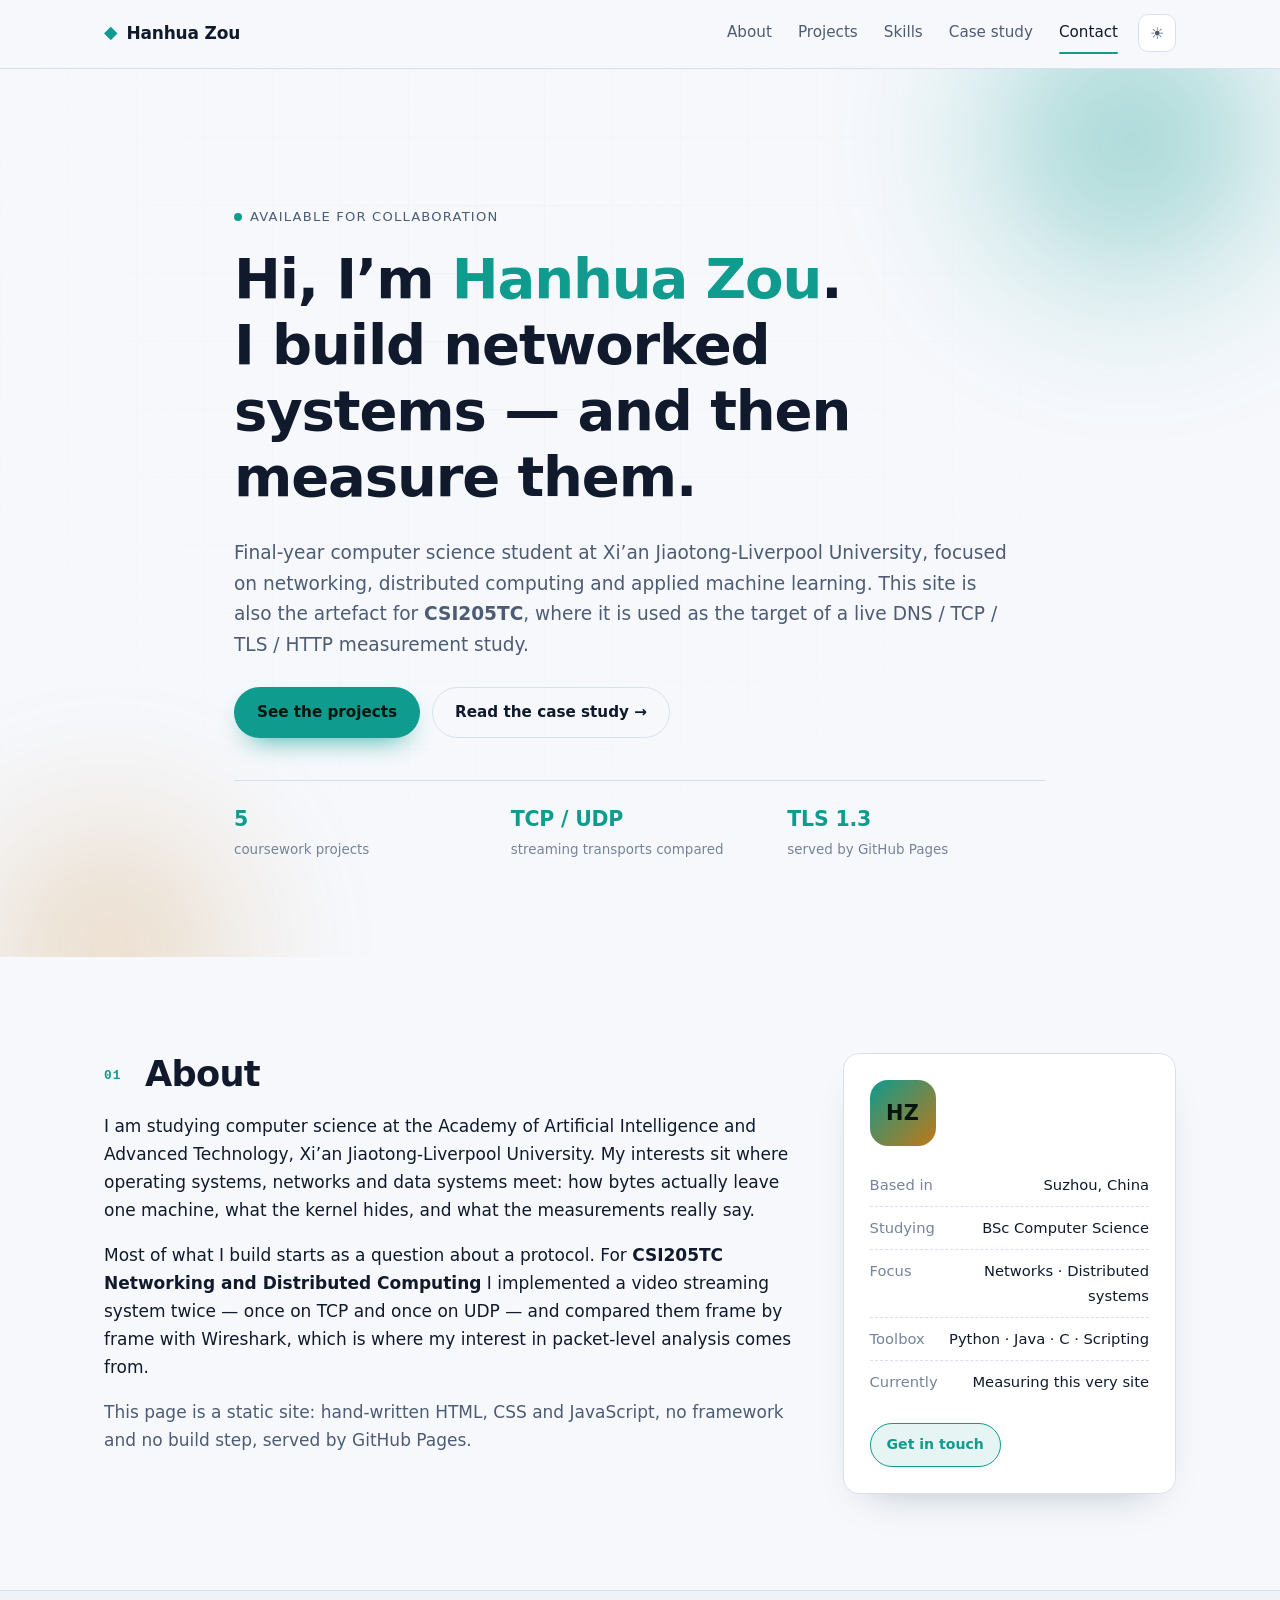
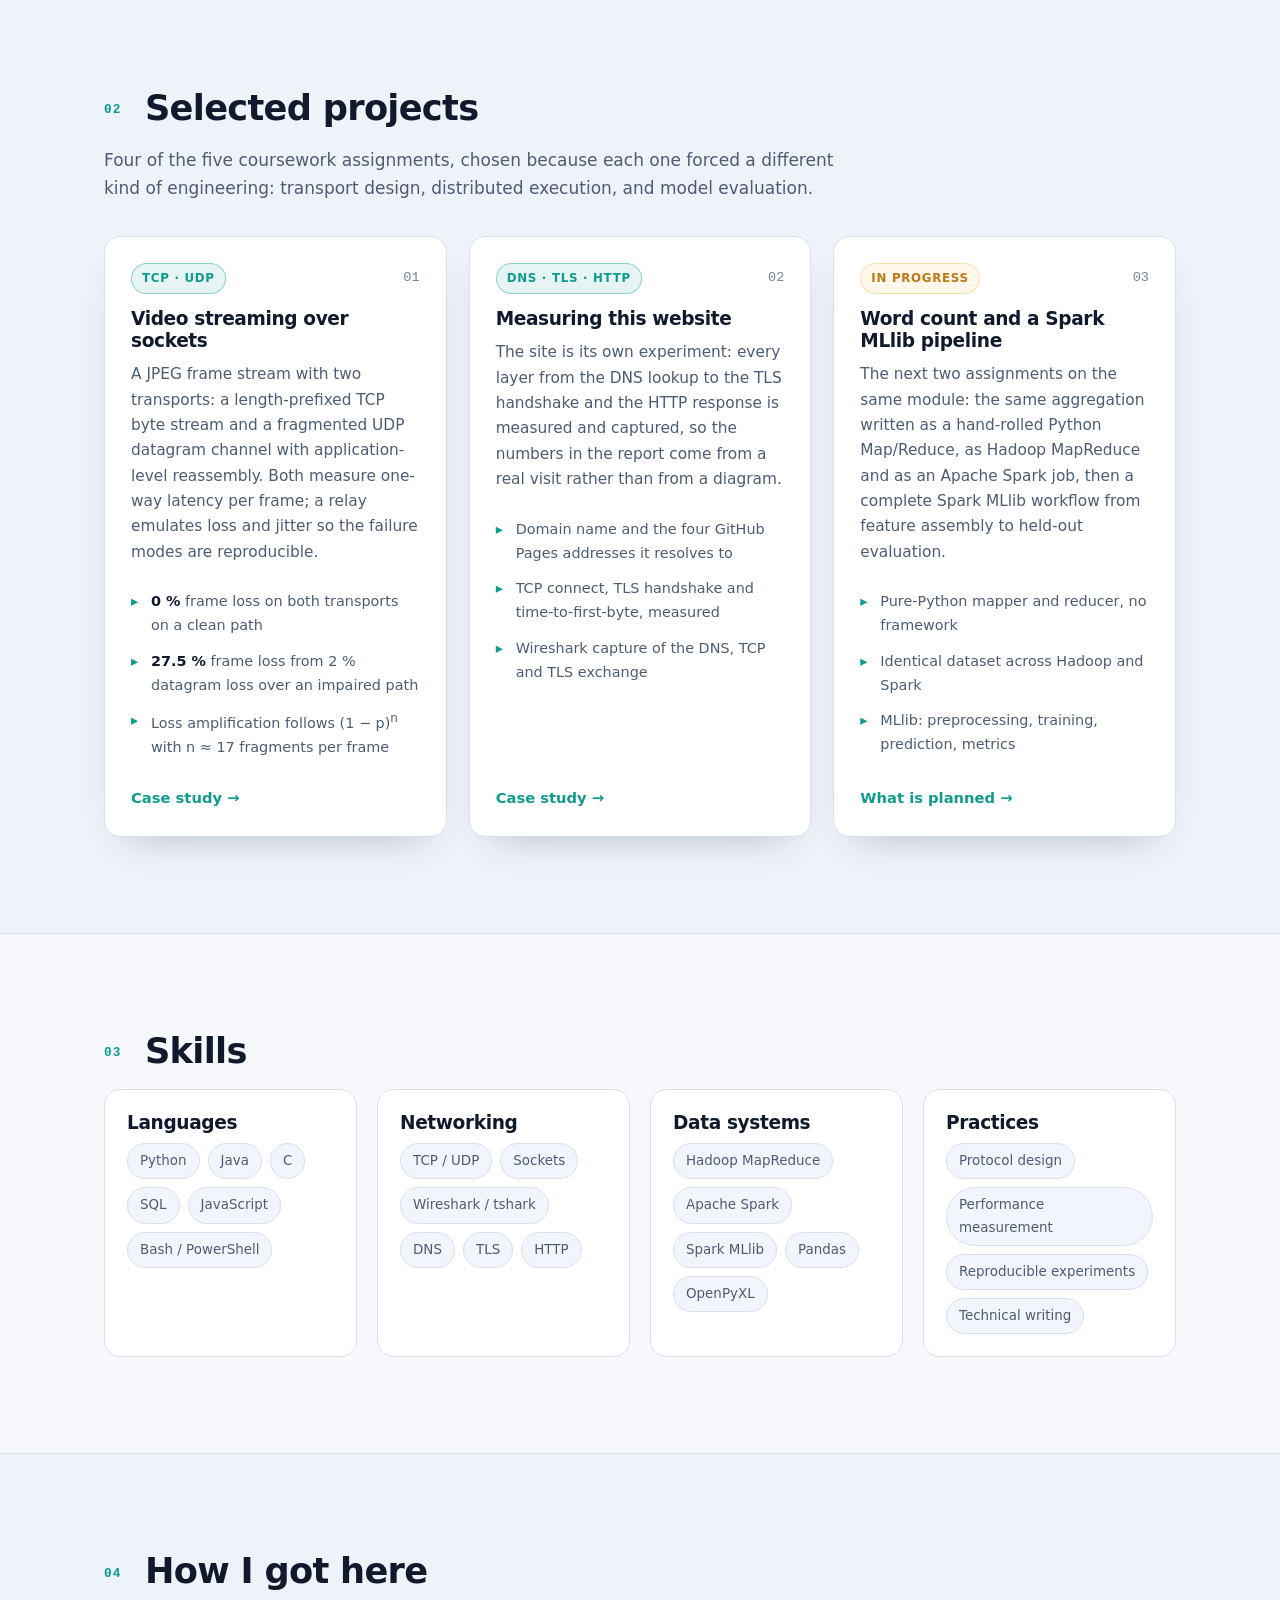
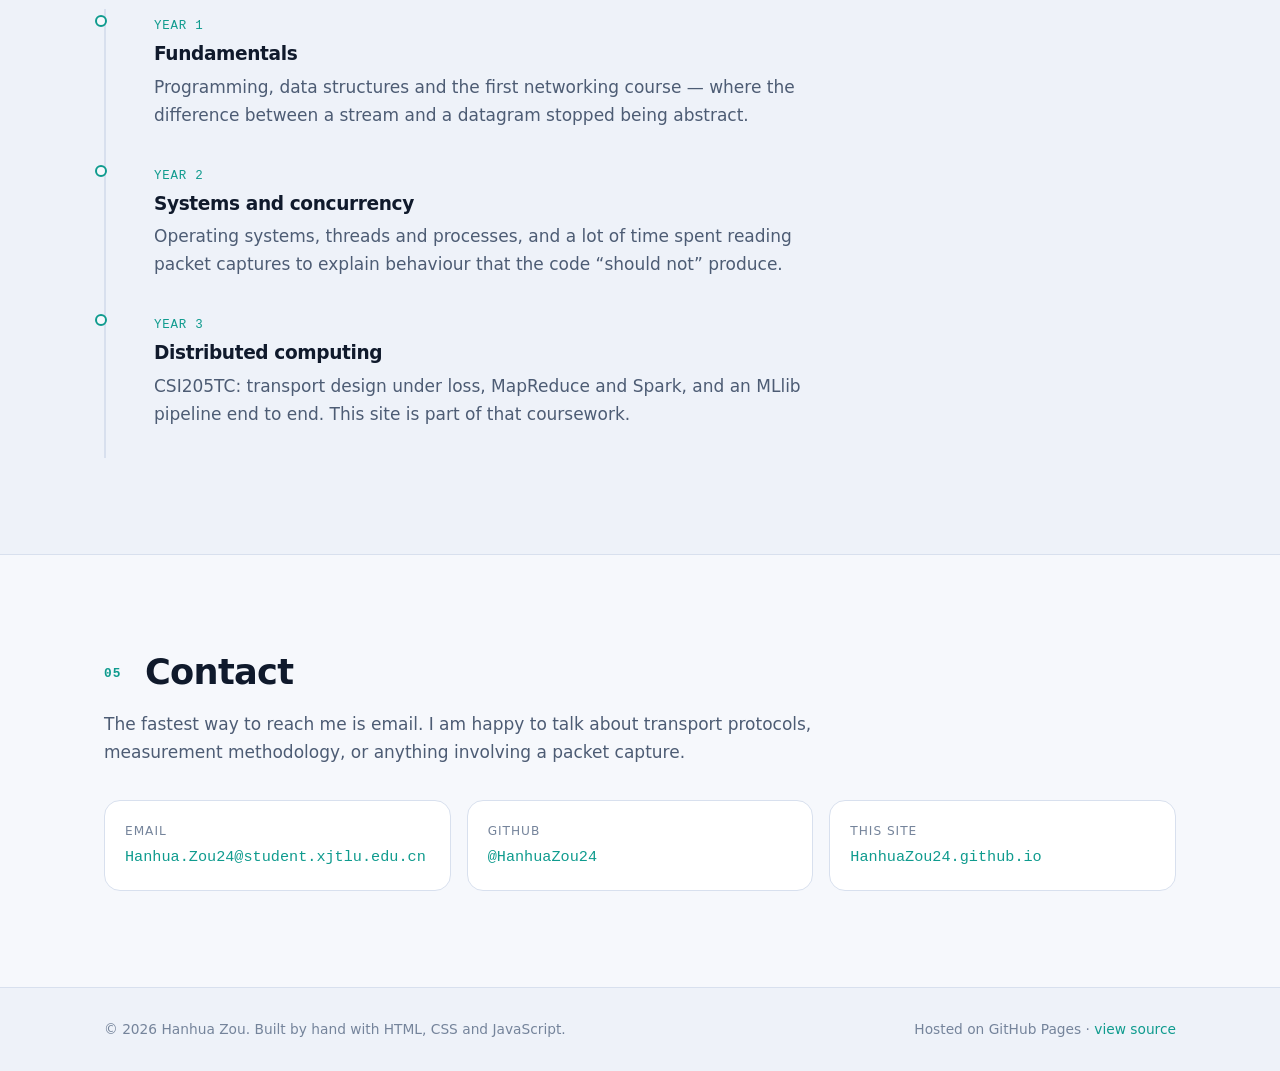
==== index.html @ ccd7b67b "Add files via upload" ====
<!DOCTYPE html>
<html lang="en" data-theme="dark">
<head>
<meta charset="utf-8">
<meta name="viewport" content="width=device-width, initial-scale=1">
<title>Hanhua Zou — Personal Portfolio</title>
<meta name="description" content="Personal portfolio of Hanhua Zou, a computer science student at Xi'an Jiaotong-Liverpool University. Projects in networking, distributed computing and machine learning.">
<meta name="author" content="Hanhua Zou">
<meta name="keywords" content="Hanhua Zou, portfolio, XJTLU, computer science, networking, distributed computing">
<link rel="canonical" href="https://hanhuazou24.github.io/">

<!-- Open Graph / social preview -->
<meta property="og:type" content="website">
<meta property="og:title" content="Hanhua Zou — Personal Portfolio">
<meta property="og:description" content="Networking, distributed computing and machine learning projects.">
<meta property="og:url" content="https://hanhuazou24.github.io/">
<meta name="twitter:card" content="summary_large_image">

<link rel="icon" href="data:image/svg+xml,%3Csvg xmlns='http://www.w3.org/2000/svg' viewBox='0 0 64 64'%3E%3Crect width='64' height='64' rx='14' fill='%230f172a'/%3E%3Cpath d='M18 44V20h6l16 15V20h6v24h-6L24 29v15z' fill='%2338d6c8'/%3E%3C/svg%3E">
<link rel="preload" href="assets/css/style.css" as="style">
<link rel="stylesheet" href="assets/css/style.css">
<script src="assets/js/main.js" defer></script>
</head>
<body>
<a class="skip-link" href="#main">Skip to content</a>

<header class="site-header" id="top">
  <div class="container header-inner">
    <a class="brand" href="index.html" aria-label="Home">
      <span class="brand-mark" aria-hidden="true">◆</span>
      <span class="brand-text">Hanhua Zou</span>
    </a>

    <nav class="nav" id="nav" aria-label="Primary">
      <a href="#about">About</a>
      <a href="#projects">Projects</a>
      <a href="#skills">Skills</a>
      <a href="projects.html">Case study</a>
      <a href="#contact">Contact</a>
    </nav>

    <div class="header-actions">
      <button class="icon-btn" id="theme-toggle" type="button"
              aria-label="Switch colour theme" aria-pressed="true" title="Switch theme">
        <span class="theme-icon" aria-hidden="true">☾</span>
      </button>
      <button class="icon-btn burger" id="nav-toggle" type="button"
              aria-label="Open navigation" aria-expanded="false" aria-controls="nav">
        <span aria-hidden="true">≡</span>
      </button>
    </div>
  </div>
  <div class="progress" id="progress" aria-hidden="true"></div>
</header>

<main id="main">

  <!-- ============================ HERO ============================ -->
  <section class="hero" aria-labelledby="hero-title">
    <div class="hero-bg" aria-hidden="true">
      <span class="orb orb-a"></span>
      <span class="orb orb-b"></span>
      <span class="grid"></span>
    </div>
    <div class="container hero-inner">
      <p class="eyebrow"><span class="dot" aria-hidden="true"></span> Available for collaboration</p>
      <h1 id="hero-title">
        Hi, I’m <span class="accent">Hanhua Zou</span>.<br>
        I build networked systems&nbsp;— and then measure them.
      </h1>
      <p class="lede">
        Final-year computer science student at Xi’an Jiaotong-Liverpool University,
        focused on networking, distributed computing and applied machine learning.
        This site is also the artefact for <strong>CSI205TC</strong>, where it is used as the
        target of a live DNS / TCP / TLS / HTTP measurement study.
      </p>
      <div class="cta-row">
        <a class="btn btn-primary" href="#projects">See the projects</a>
        <a class="btn btn-ghost" href="projects.html">Read the case study →</a>
      </div>
      <ul class="stats" role="list">
        <li><strong>5</strong><span>coursework projects</span></li>
        <li><strong>TCP / UDP</strong><span>streaming transports compared</span></li>
        <li><strong>TLS 1.3</strong><span>served by GitHub Pages</span></li>
      </ul>
    </div>
  </section>

  <!-- ============================ ABOUT ============================ -->
  <section class="section" id="about" aria-labelledby="about-title">
    <div class="container two-col">
      <div class="reveal">
        <h2 id="about-title"><span class="section-no">01</span> About</h2>
        <p>
          I am studying computer science at the Academy of Artificial Intelligence and
          Advanced Technology, Xi’an Jiaotong-Liverpool University. My interests sit where
          operating systems, networks and data systems meet: how bytes actually leave one
          machine, what the kernel hides, and what the measurements really say.
        </p>
        <p>
          Most of what I build starts as a question about a protocol. For
          <strong>CSI205TC Networking and Distributed Computing</strong> I implemented a video
          streaming system twice — once on TCP and once on UDP — and compared them frame by
          frame with Wireshark, which is where my interest in packet-level analysis comes from.
        </p>
        <p class="muted">
          This page is a static site: hand-written HTML, CSS and JavaScript, no framework and
          no build step, served by GitHub Pages.
        </p>
      </div>

      <aside class="card profile reveal" aria-label="Quick facts">
        <div class="avatar" aria-hidden="true">HZ</div>
        <dl class="facts">
          <div><dt>Based in</dt><dd>Suzhou, China</dd></div>
          <div><dt>Studying</dt><dd>BSc Computer Science</dd></div>
          <div><dt>Focus</dt><dd>Networks · Distributed systems</dd></div>
          <div><dt>Toolbox</dt><dd>Python · Java · C · Scripting</dd></div>
          <div><dt>Currently</dt><dd>Measuring this very site</dd></div>
        </dl>
        <a class="btn btn-small" href="#contact">Get in touch</a>
      </aside>
    </div>
  </section>

  <!-- ============================ PROJECTS ============================ -->
  <section class="section alt" id="projects" aria-labelledby="projects-title">
    <div class="container">
      <h2 id="projects-title"><span class="section-no">02</span> Selected projects</h2>
      <p class="section-lede">
        Four of the five coursework assignments, chosen because each one forced a different
        kind of engineering: transport design, distributed execution, and model evaluation.
      </p>

      <div class="cards">
        <article class="card project reveal">
          <div class="project-top">
            <span class="tag tag-tcp">TCP · UDP</span>
            <span class="project-no">01</span>
          </div>
          <h3>Video streaming over sockets</h3>
          <p>
            A JPEG frame stream with two transports: a length-prefixed TCP byte stream and a
            fragmented UDP datagram channel with application-level reassembly. Both measure
            one-way latency per frame; a relay emulates loss and jitter so the failure modes
            are reproducible.
          </p>
          <ul class="result-list">
            <li><strong>0 %</strong> frame loss on both transports on a clean path</li>
            <li><strong>27.5 %</strong> frame loss from 2 % datagram loss over an impaired path</li>
            <li>Loss amplification follows (1&nbsp;−&nbsp;p)<sup>n</sup> with n ≈ 17 fragments per frame</li>
          </ul>
          <a class="link-arrow" href="projects.html#streaming">Case study →</a>
        </article>

        <article class="card project reveal">
          <div class="project-top">
            <span class="tag tag-tcp">DNS · TLS · HTTP</span>
            <span class="project-no">02</span>
          </div>
          <h3>Measuring this website</h3>
          <p>
            The site is its own experiment: every layer from the DNS lookup to the TLS
            handshake and the HTTP response is measured and captured, so the numbers in the
            report come from a real visit rather than from a diagram.
          </p>
          <ul class="result-list">
            <li>Domain name and the four GitHub Pages addresses it resolves to</li>
            <li>TCP connect, TLS handshake and time-to-first-byte, measured</li>
            <li>Wireshark capture of the DNS, TCP and TLS exchange</li>
          </ul>
          <a class="link-arrow" href="projects.html#website">Case study →</a>
        </article>

        <article class="card project reveal">
          <div class="project-top">
            <span class="tag tag-ml">In progress</span>
            <span class="project-no">03</span>
          </div>
          <h3>Word count and a Spark MLlib pipeline</h3>
          <p>
            The next two assignments on the same module: the same aggregation written as a
            hand-rolled Python Map/Reduce, as Hadoop MapReduce and as an Apache Spark job, then
            a complete Spark MLlib workflow from feature assembly to held-out evaluation.
          </p>
          <ul class="result-list">
            <li>Pure-Python mapper and reducer, no framework</li>
            <li>Identical dataset across Hadoop and Spark</li>
            <li>MLlib: preprocessing, training, prediction, metrics</li>
          </ul>
          <a class="link-arrow" href="projects.html#mapreduce">What is planned →</a>
        </article>
      </div>
    </div>
  </section>

  <!-- ============================ SKILLS ============================ -->
  <section class="section" id="skills" aria-labelledby="skills-title">
    <div class="container">
      <h2 id="skills-title"><span class="section-no">03</span> Skills</h2>
      <div class="skills-grid">
        <div class="skill-block reveal">
          <h3>Languages</h3>
          <ul class="chips" role="list">
            <li>Python</li><li>Java</li><li>C</li><li>SQL</li><li>JavaScript</li><li>Bash / PowerShell</li>
          </ul>
        </div>
        <div class="skill-block reveal">
          <h3>Networking</h3>
          <ul class="chips" role="list">
            <li>TCP / UDP</li><li>Sockets</li><li>Wireshark / tshark</li><li>DNS</li><li>TLS</li><li>HTTP</li>
          </ul>
        </div>
        <div class="skill-block reveal">
          <h3>Data systems</h3>
          <ul class="chips" role="list">
            <li>Hadoop MapReduce</li><li>Apache Spark</li><li>Spark MLlib</li><li>Pandas</li><li>OpenPyXL</li>
          </ul>
        </div>
        <div class="skill-block reveal">
          <h3>Practices</h3>
          <ul class="chips" role="list">
            <li>Protocol design</li><li>Performance measurement</li><li>Reproducible experiments</li><li>Technical writing</li>
          </ul>
        </div>
      </div>
    </div>
  </section>

  <!-- ============================ TIMELINE ============================ -->
  <section class="section alt" id="timeline" aria-labelledby="timeline-title">
    <div class="container">
      <h2 id="timeline-title"><span class="section-no">04</span> How I got here</h2>
      <ol class="timeline">
        <li class="reveal">
          <span class="time">Year 1</span>
          <div>
            <h3>Fundamentals</h3>
            <p>Programming, data structures and the first networking course — where the
               difference between a stream and a datagram stopped being abstract.</p>
          </div>
        </li>
        <li class="reveal">
          <span class="time">Year 2</span>
          <div>
            <h3>Systems and concurrency</h3>
            <p>Operating systems, threads and processes, and a lot of time spent reading
               packet captures to explain behaviour that the code “should not” produce.</p>
          </div>
        </li>
        <li class="reveal">
          <span class="time">Year 3</span>
          <div>
            <h3>Distributed computing</h3>
            <p>CSI205TC: transport design under loss, MapReduce and Spark, and an MLlib
               pipeline end to end. This site is part of that coursework.</p>
          </div>
        </li>
      </ol>
    </div>
  </section>

  <!-- ============================ CONTACT ============================ -->
  <section class="section" id="contact" aria-labelledby="contact-title">
    <div class="container contact">
      <h2 id="contact-title"><span class="section-no">05</span> Contact</h2>
      <p class="section-lede">
        The fastest way to reach me is email. I am happy to talk about transport protocols,
        measurement methodology, or anything involving a packet capture.
      </p>
      <div class="contact-grid">
        <a class="contact-card" href="mailto:Hanhua.Zou24@student.xjtlu.edu.cn">
          <span class="contact-label">Email</span>
          <span class="contact-value">Hanhua.Zou24@student.xjtlu.edu.cn</span>
        </a>
        <a class="contact-card" href="https://github.com/HanhuaZou24" rel="noopener">
          <span class="contact-label">GitHub</span>
          <span class="contact-value">@HanhuaZou24</span>
        </a>
        <a class="contact-card" href="https://hanhuazou24.github.io/" rel="noopener">
          <span class="contact-label">This site</span>
          <span class="contact-value">HanhuaZou24.github.io</span>
        </a>
      </div>
    </div>
  </section>

</main>

<footer class="site-footer">
  <div class="container footer-inner">
    <p>© <span id="year">2026</span> Hanhua Zou. Built by hand with HTML, CSS and JavaScript.</p>
    <p class="muted">
      Hosted on GitHub Pages ·
      <a href="https://github.com/HanhuaZou24/HanhuaZou24.github.io" rel="noopener">view source</a>
    </p>
  </div>
</footer>
</body>
</html>
---- assets/css/style.css ----
/* ==========================================================================
   Your Name — personal site
   Hand-written CSS. No framework, no build step.
   Theme is driven by [data-theme] on <html>; the toggle in main.js swaps it.
   ========================================================================== */

/* ---------- design tokens ---------- */
:root {
  --bg:            #0b1120;
  --bg-alt:        #0f172a;
  --surface:       #131e33;
  --surface-2:     #182741;
  --border:        #24344f;
  --text:          #e8eefb;
  --text-muted:    #9aa9c2;
  --text-dim:      #6f7f9b;
  --accent:        #38d6c8;
  --accent-2:      #f7b955;
  --accent-soft:   rgba(56, 214, 200, 0.12);
  --shadow:        0 18px 40px -24px rgba(0, 0, 0, 0.9);
  --radius:        16px;
  --radius-sm:     10px;
  --maxw:          1120px;
  --font:          "Segoe UI", system-ui, -apple-system, "Helvetica Neue", Arial, sans-serif;
  --mono:          "Cascadia Code", "SF Mono", Consolas, "Courier New", monospace;
}

html[data-theme="light"] {
  --bg:            #f6f8fc;
  --bg-alt:        #eef2f9;
  --surface:       #ffffff;
  --surface-2:     #f2f6fc;
  --border:        #d8e0ee;
  --text:          #101a2c;
  --text-muted:    #4d5c74;
  --text-dim:      #75849b;
  --accent:        #0f9b8e;
  --accent-2:      #c07816;
  --accent-soft:   rgba(15, 155, 142, 0.10);
  --shadow:        0 18px 40px -26px rgba(16, 26, 44, 0.35);
}

/* ---------- reset-ish ---------- */
*, *::before, *::after { box-sizing: border-box; }

html { scroll-behavior: smooth; }

body {
  margin: 0;
  background: var(--bg);
  color: var(--text);
  font-family: var(--font);
  font-size: 17px;
  line-height: 1.65;
  -webkit-font-smoothing: antialiased;
  overflow-x: hidden;
}

h1, h2, h3 { line-height: 1.18; letter-spacing: -0.02em; margin: 0 0 .5em; }
h1 { font-size: clamp(2.1rem, 5vw, 3.5rem); font-weight: 700; }
h2 { font-size: clamp(1.6rem, 3vw, 2.2rem); font-weight: 700; }
h3 { font-size: 1.16rem; font-weight: 650; }

p { margin: 0 0 1em; }
a { color: var(--accent); text-decoration: none; }
a:hover { text-decoration: underline; text-underline-offset: 3px; }

img, svg { max-width: 100%; display: block; }

.container { width: 100%; max-width: var(--maxw); margin-inline: auto; padding-inline: 24px; }
.muted { color: var(--text-muted); }
.accent { color: var(--accent); }

.skip-link {
  position: absolute; left: -9999px; top: 0; z-index: 100;
  background: var(--accent); color: #04140f; padding: 10px 16px; border-radius: 0 0 8px 0;
}
.skip-link:focus { left: 0; }

:focus-visible {
  outline: 2px solid var(--accent);
  outline-offset: 3px;
  border-radius: 6px;
}

/* ---------- header ---------- */
.site-header {
  position: sticky; top: 0; z-index: 50;
  background: color-mix(in srgb, var(--bg) 82%, transparent);
  backdrop-filter: blur(14px);
  border-bottom: 1px solid var(--border);
}
.header-inner {
  display: flex; align-items: center; gap: 20px;
  min-height: 66px;
}
.brand {
  display: inline-flex; align-items: center; gap: 9px;
  color: var(--text); font-weight: 700; letter-spacing: -0.01em;
  text-decoration: none; white-space: nowrap;
}
.brand-mark { color: var(--accent); font-size: 1.1rem; }
.brand:hover { text-decoration: none; }

.nav { display: flex; gap: 26px; margin-left: auto; }
.nav a {
  color: var(--text-muted); font-size: .95rem; font-weight: 500;
  padding: 6px 0; position: relative;
}
.nav a:hover, .nav a[aria-current="true"] { color: var(--text); text-decoration: none; }
.nav a[aria-current="true"]::after {
  content: ""; position: absolute; left: 0; right: 0; bottom: -2px;
  height: 2px; background: var(--accent); border-radius: 2px;
}

.header-actions { display: flex; gap: 8px; align-items: center; }
.icon-btn {
  display: grid; place-items: center;
  width: 38px; height: 38px;
  background: var(--surface); color: var(--text-muted);
  border: 1px solid var(--border); border-radius: 10px;
  font-size: 1rem; cursor: pointer;
  transition: color .18s, border-color .18s, transform .18s;
}
.icon-btn:hover { color: var(--accent); border-color: var(--accent); transform: translateY(-1px); }
.burger { display: none; }

.progress {
  height: 2px; width: 0%;
  background: linear-gradient(90deg, var(--accent), var(--accent-2));
  transition: width .08s linear;
}

/* ---------- hero ---------- */
.hero { position: relative; overflow: hidden; padding: clamp(64px, 11vw, 132px) 0 clamp(48px, 8vw, 96px); }
.hero-inner { position: relative; z-index: 1; max-width: 860px; }
.hero-bg { position: absolute; inset: 0; pointer-events: none; }
.orb {
  position: absolute; border-radius: 50%; filter: blur(70px); opacity: .5;
  animation: float 16s ease-in-out infinite;
}
.orb-a { width: 420px; height: 420px; top: -140px; right: -60px;
         background: radial-gradient(circle, var(--accent), transparent 68%); }
.orb-b { width: 380px; height: 380px; bottom: -180px; left: -80px; animation-delay: -7s;
         background: radial-gradient(circle, var(--accent-2), transparent 68%); opacity: .32; }
.grid {
  position: absolute; inset: 0; opacity: .5;
  background-image:
    linear-gradient(to right, var(--border) 1px, transparent 1px),
    linear-gradient(to bottom, var(--border) 1px, transparent 1px);
  background-size: 68px 68px;
  mask-image: radial-gradient(circle at 40% 30%, #000 10%, transparent 72%);
  -webkit-mask-image: radial-gradient(circle at 40% 30%, #000 10%, transparent 72%);
  opacity: .18;
}

@keyframes float {
  0%, 100% { transform: translate3d(0, 0, 0) scale(1); }
  50%      { transform: translate3d(-24px, 26px, 0) scale(1.06); }
}

.eyebrow {
  display: inline-flex; align-items: center; gap: 8px;
  font-size: .82rem; letter-spacing: .09em; text-transform: uppercase;
  color: var(--text-muted); margin-bottom: 18px;
}
.dot {
  width: 8px; height: 8px; border-radius: 50%; background: var(--accent);
  box-shadow: 0 0 0 0 var(--accent-soft); animation: pulse 2.4s infinite;
}
@keyframes pulse {
  0%   { box-shadow: 0 0 0 0 rgba(56, 214, 200, .45); }
  70%  { box-shadow: 0 0 0 12px rgba(56, 214, 200, 0); }
  100% { box-shadow: 0 0 0 0 rgba(56, 214, 200, 0); }
}

.lede { font-size: clamp(1.02rem, 1.5vw, 1.16rem); color: var(--text-muted); max-width: 66ch; }

.cta-row { display: flex; flex-wrap: wrap; gap: 12px; margin: 26px 0 42px; }
.btn {
  display: inline-flex; align-items: center; gap: 8px;
  padding: 12px 22px; border-radius: 999px;
  font-size: .95rem; font-weight: 600; text-decoration: none;
  border: 1px solid transparent; cursor: pointer;
  transition: transform .18s, box-shadow .18s, background .18s, border-color .18s;
}
.btn:hover { text-decoration: none; transform: translateY(-2px); }
.btn-primary { background: var(--accent); color: #04140f; box-shadow: 0 12px 28px -14px var(--accent); }
.btn-ghost { border-color: var(--border); color: var(--text); background: transparent; }
.btn-ghost:hover { border-color: var(--accent); color: var(--accent); }
.btn-small { padding: 9px 16px; font-size: .88rem; background: var(--accent-soft);
             color: var(--accent); border: 1px solid var(--accent); }

.stats {
  display: grid; grid-template-columns: repeat(3, minmax(0, 1fr));
  gap: 18px; list-style: none; margin: 0; padding: 22px 0 0;
  border-top: 1px solid var(--border);
}
.stats li { display: flex; flex-direction: column; gap: 2px; }
.stats strong { font-size: 1.28rem; color: var(--accent); letter-spacing: -0.01em; }
.stats span { font-size: .84rem; color: var(--text-dim); }

/* ---------- sections ---------- */
.section { padding: clamp(56px, 8vw, 96px) 0; }
.section.alt { background: var(--bg-alt); border-block: 1px solid var(--border); }
.section-no {
  font-family: var(--mono); font-size: .8rem; color: var(--accent);
  margin-right: 12px; letter-spacing: .08em; vertical-align: middle;
}
.section-lede { color: var(--text-muted); max-width: 68ch; margin-bottom: 34px; }

.two-col { display: grid; grid-template-columns: 1.35fr .65fr; gap: 46px; align-items: start; }

/* ---------- cards ---------- */
.card {
  background: var(--surface); border: 1px solid var(--border);
  border-radius: var(--radius); padding: 26px; box-shadow: var(--shadow);
}
.cards { display: grid; grid-template-columns: repeat(auto-fit, minmax(300px, 1fr)); gap: 22px; }

.project { display: flex; flex-direction: column; transition: transform .2s, border-color .2s; }
.project:hover { transform: translateY(-4px); border-color: var(--accent); }
.project-top { display: flex; justify-content: space-between; align-items: center; margin-bottom: 14px; }
.project-no { font-family: var(--mono); color: var(--text-dim); font-size: .85rem; }
.project p { color: var(--text-muted); font-size: .96rem; }
.project h3 { margin-bottom: .55em; }

.tag {
  font-size: .74rem; font-weight: 700; letter-spacing: .06em; text-transform: uppercase;
  padding: 5px 10px; border-radius: 999px;
  background: var(--accent-soft); color: var(--accent);
  border: 1px solid color-mix(in srgb, var(--accent) 40%, transparent);
}
.tag-mapreduce { background: rgba(122, 162, 247, .12); color: #7aa2f7; border-color: rgba(122,162,247,.4); }
.tag-ml        { background: rgba(247, 185, 85, .12); color: var(--accent-2); border-color: rgba(247,185,85,.4); }

.result-list {
  list-style: none; margin: 4px 0 20px; padding: 0;
  font-size: .9rem; color: var(--text-muted);
}
.result-list li { padding: 6px 0 6px 20px; position: relative; }
.result-list li::before {
  content: "▸"; position: absolute; left: 0; color: var(--accent);
}
.result-list strong { color: var(--text); }

.link-arrow { margin-top: auto; font-weight: 600; font-size: .92rem; }

/* ---------- profile card ---------- */
.profile { position: sticky; top: 92px; }
.avatar {
  width: 66px; height: 66px; border-radius: 18px; margin-bottom: 18px;
  display: grid; place-items: center;
  background: linear-gradient(135deg, var(--accent), var(--accent-2));
  color: #04140f; font-weight: 800; font-size: 1.3rem; letter-spacing: .02em;
}
.facts { margin: 0 0 20px; font-size: .92rem; }
.facts > div { display: flex; justify-content: space-between; gap: 12px; padding: 9px 0;
               border-bottom: 1px dashed var(--border); }
.facts > div:last-child { border-bottom: 0; }
.facts dt { color: var(--text-dim); }
.facts dd { margin: 0; text-align: right; color: var(--text); }

/* ---------- skills ---------- */
.skills-grid { display: grid; grid-template-columns: repeat(auto-fit, minmax(240px, 1fr)); gap: 20px; }
.skill-block {
  background: var(--surface); border: 1px solid var(--border);
  border-radius: var(--radius); padding: 22px;
}
.chips { list-style: none; display: flex; flex-wrap: wrap; gap: 8px; margin: 0; padding: 0; }
.chips li {
  font-size: .84rem; padding: 6px 12px; border-radius: 999px;
  background: var(--surface-2); border: 1px solid var(--border); color: var(--text-muted);
}

/* ---------- timeline ---------- */
.timeline { list-style: none; margin: 0; padding: 0 0 0 22px; border-left: 2px solid var(--border); }
.timeline li { position: relative; padding: 0 0 30px 26px; }
.timeline li::before {
  content: ""; position: absolute; left: -33px; top: 6px;
  width: 12px; height: 12px; border-radius: 50%;
  background: var(--bg); border: 2px solid var(--accent);
}
.timeline .time {
  font-family: var(--mono); font-size: .78rem; color: var(--accent);
  letter-spacing: .06em; text-transform: uppercase;
}
.timeline h3 { margin: 6px 0 .4em; }
.timeline p { color: var(--text-muted); margin: 0; max-width: 62ch; }

/* ---------- contact ---------- */
.contact-grid { display: grid; grid-template-columns: repeat(auto-fit, minmax(230px, 1fr)); gap: 16px; }
.contact-card {
  display: flex; flex-direction: column; gap: 4px;
  padding: 20px; border-radius: var(--radius);
  background: var(--surface); border: 1px solid var(--border);
  color: var(--text); transition: border-color .2s, transform .2s;
}
.contact-card:hover { border-color: var(--accent); transform: translateY(-3px); text-decoration: none; }
.contact-label { font-size: .76rem; text-transform: uppercase; letter-spacing: .08em; color: var(--text-dim); }
.contact-value { font-family: var(--mono); font-size: .95rem; color: var(--accent); word-break: break-all; }

/* ---------- footer ---------- */
.site-footer { border-top: 1px solid var(--border); padding: 30px 0; background: var(--bg-alt); }
.footer-inner { display: flex; flex-wrap: wrap; gap: 8px 24px; justify-content: space-between; font-size: .86rem; }
.site-footer p { margin: 0; color: var(--text-dim); }

/* ---------- reveal on scroll ---------- */
.reveal { opacity: 0; transform: translateY(18px); transition: opacity .6s ease, transform .6s ease; }
.reveal.is-visible { opacity: 1; transform: none; }

/* ---------- case-study page ---------- */
.page-head { padding: clamp(48px, 7vw, 84px) 0 20px; }
.page-head .lede { max-width: 72ch; }
.prose { max-width: 74ch; }
.prose h2 { margin-top: 1.9em; }
.prose h3 { margin-top: 1.5em; color: var(--accent); }
.prose ul { color: var(--text-muted); }
.prose code {
  font-family: var(--mono); font-size: .88em;
  background: var(--surface-2); border: 1px solid var(--border);
  padding: 1px 6px; border-radius: 6px; color: var(--accent);
}
.prose pre {
  background: var(--surface); border: 1px solid var(--border);
  border-radius: var(--radius-sm); padding: 16px 18px; overflow-x: auto;
}
.prose pre code { background: none; border: 0; padding: 0; color: var(--text); font-size: .86rem; }
.prose blockquote {
  margin: 1.4em 0; padding: 2px 20px; border-left: 3px solid var(--accent);
  color: var(--text-muted); font-style: italic;
}
.prose table { width: 100%; border-collapse: collapse; margin: 1.2em 0; font-size: .9rem; }
.prose th, .prose td { text-align: left; padding: 10px 12px; border-bottom: 1px solid var(--border); }
.prose th { color: var(--text-dim); font-weight: 600; font-size: .82rem;
            text-transform: uppercase; letter-spacing: .05em; }
.prose td.num { font-family: var(--mono); color: var(--accent); }

.back-link { display: inline-block; margin-bottom: 22px; font-size: .9rem; }

/* ---------- responsive ---------- */
@media (max-width: 900px) {
  .two-col { grid-template-columns: 1fr; gap: 30px; }
  .profile { position: static; }
}

@media (max-width: 760px) {
  body { font-size: 16px; }
  .burger { display: grid; }
  .nav {
    position: absolute; inset: 66px 0 auto; flex-direction: column; gap: 0;
    background: var(--bg-alt); border-bottom: 1px solid var(--border);
    padding: 8px 24px 18px; display: none;
  }
  .nav.is-open { display: flex; }
  .nav a { padding: 12px 0; border-bottom: 1px solid var(--border); }
  .nav a:last-child { border-bottom: 0; }
  .stats { grid-template-columns: 1fr; gap: 12px; padding-top: 18px; }
  .header-inner { gap: 10px; }
  .site-header { position: sticky; }
}

/* ---------- accessibility preferences ---------- */
@media (prefers-reduced-motion: reduce) {
  html { scroll-behavior: auto; }
  *, *::before, *::after { animation-duration: .001ms !important; animation-iteration-count: 1 !important;
                            transition-duration: .001ms !important; }
  .reveal { opacity: 1; transform: none; }
}

@media print {
  .site-header, .hero-bg, .site-footer, .cta-row, .icon-btn { display: none !important; }
  body { background: #fff; color: #000; }
  a { color: #000; text-decoration: underline; }
}
---- assets/css/style.css ----
/* ==========================================================================
   Your Name — personal site
   Hand-written CSS. No framework, no build step.
   Theme is driven by [data-theme] on <html>; the toggle in main.js swaps it.
   ========================================================================== */

/* ---------- design tokens ---------- */
:root {
  --bg:            #0b1120;
  --bg-alt:        #0f172a;
  --surface:       #131e33;
  --surface-2:     #182741;
  --border:        #24344f;
  --text:          #e8eefb;
  --text-muted:    #9aa9c2;
  --text-dim:      #6f7f9b;
  --accent:        #38d6c8;
  --accent-2:      #f7b955;
  --accent-soft:   rgba(56, 214, 200, 0.12);
  --shadow:        0 18px 40px -24px rgba(0, 0, 0, 0.9);
  --radius:        16px;
  --radius-sm:     10px;
  --maxw:          1120px;
  --font:          "Segoe UI", system-ui, -apple-system, "Helvetica Neue", Arial, sans-serif;
  --mono:          "Cascadia Code", "SF Mono", Consolas, "Courier New", monospace;
}

html[data-theme="light"] {
  --bg:            #f6f8fc;
  --bg-alt:        #eef2f9;
  --surface:       #ffffff;
  --surface-2:     #f2f6fc;
  --border:        #d8e0ee;
  --text:          #101a2c;
  --text-muted:    #4d5c74;
  --text-dim:      #75849b;
  --accent:        #0f9b8e;
  --accent-2:      #c07816;
  --accent-soft:   rgba(15, 155, 142, 0.10);
  --shadow:        0 18px 40px -26px rgba(16, 26, 44, 0.35);
}

/* ---------- reset-ish ---------- */
*, *::before, *::after { box-sizing: border-box; }

html { scroll-behavior: smooth; }

body {
  margin: 0;
  background: var(--bg);
  color: var(--text);
  font-family: var(--font);
  font-size: 17px;
  line-height: 1.65;
  -webkit-font-smoothing: antialiased;
  overflow-x: hidden;
}

h1, h2, h3 { line-height: 1.18; letter-spacing: -0.02em; margin: 0 0 .5em; }
h1 { font-size: clamp(2.1rem, 5vw, 3.5rem); font-weight: 700; }
h2 { font-size: clamp(1.6rem, 3vw, 2.2rem); font-weight: 700; }
h3 { font-size: 1.16rem; font-weight: 650; }

p { margin: 0 0 1em; }
a { color: var(--accent); text-decoration: none; }
a:hover { text-decoration: underline; text-underline-offset: 3px; }

img, svg { max-width: 100%; display: block; }

.container { width: 100%; max-width: var(--maxw); margin-inline: auto; padding-inline: 24px; }
.muted { color: var(--text-muted); }
.accent { color: var(--accent); }

.skip-link {
  position: absolute; left: -9999px; top: 0; z-index: 100;
  background: var(--accent); color: #04140f; padding: 10px 16px; border-radius: 0 0 8px 0;
}
.skip-link:focus { left: 0; }

:focus-visible {
  outline: 2px solid var(--accent);
  outline-offset: 3px;
  border-radius: 6px;
}

/* ---------- header ---------- */
.site-header {
  position: sticky; top: 0; z-index: 50;
  background: color-mix(in srgb, var(--bg) 82%, transparent);
  backdrop-filter: blur(14px);
  border-bottom: 1px solid var(--border);
}
.header-inner {
  display: flex; align-items: center; gap: 20px;
  min-height: 66px;
}
.brand {
  display: inline-flex; align-items: center; gap: 9px;
  color: var(--text); font-weight: 700; letter-spacing: -0.01em;
  text-decoration: none; white-space: nowrap;
}
.brand-mark { color: var(--accent); font-size: 1.1rem; }
.brand:hover { text-decoration: none; }

.nav { display: flex; gap: 26px; margin-left: auto; }
.nav a {
  color: var(--text-muted); font-size: .95rem; font-weight: 500;
  padding: 6px 0; position: relative;
}
.nav a:hover, .nav a[aria-current="true"] { color: var(--text); text-decoration: none; }
.nav a[aria-current="true"]::after {
  content: ""; position: absolute; left: 0; right: 0; bottom: -2px;
  height: 2px; background: var(--accent); border-radius: 2px;
}

.header-actions { display: flex; gap: 8px; align-items: center; }
.icon-btn {
  display: grid; place-items: center;
  width: 38px; height: 38px;
  background: var(--surface); color: var(--text-muted);
  border: 1px solid var(--border); border-radius: 10px;
  font-size: 1rem; cursor: pointer;
  transition: color .18s, border-color .18s, transform .18s;
}
.icon-btn:hover { color: var(--accent); border-color: var(--accent); transform: translateY(-1px); }
.burger { display: none; }

.progress {
  height: 2px; width: 0%;
  background: linear-gradient(90deg, var(--accent), var(--accent-2));
  transition: width .08s linear;
}

/* ---------- hero ---------- */
.hero { position: relative; overflow: hidden; padding: clamp(64px, 11vw, 132px) 0 clamp(48px, 8vw, 96px); }
.hero-inner { position: relative; z-index: 1; max-width: 860px; }
.hero-bg { position: absolute; inset: 0; pointer-events: none; }
.orb {
  position: absolute; border-radius: 50%; filter: blur(70px); opacity: .5;
  animation: float 16s ease-in-out infinite;
}
.orb-a { width: 420px; height: 420px; top: -140px; right: -60px;
         background: radial-gradient(circle, var(--accent), transparent 68%); }
.orb-b { width: 380px; height: 380px; bottom: -180px; left: -80px; animation-delay: -7s;
         background: radial-gradient(circle, var(--accent-2), transparent 68%); opacity: .32; }
.grid {
  position: absolute; inset: 0; opacity: .5;
  background-image:
    linear-gradient(to right, var(--border) 1px, transparent 1px),
    linear-gradient(to bottom, var(--border) 1px, transparent 1px);
  background-size: 68px 68px;
  mask-image: radial-gradient(circle at 40% 30%, #000 10%, transparent 72%);
  -webkit-mask-image: radial-gradient(circle at 40% 30%, #000 10%, transparent 72%);
  opacity: .18;
}

@keyframes float {
  0%, 100% { transform: translate3d(0, 0, 0) scale(1); }
  50%      { transform: translate3d(-24px, 26px, 0) scale(1.06); }
}

.eyebrow {
  display: inline-flex; align-items: center; gap: 8px;
  font-size: .82rem; letter-spacing: .09em; text-transform: uppercase;
  color: var(--text-muted); margin-bottom: 18px;
}
.dot {
  width: 8px; height: 8px; border-radius: 50%; background: var(--accent);
  box-shadow: 0 0 0 0 var(--accent-soft); animation: pulse 2.4s infinite;
}
@keyframes pulse {
  0%   { box-shadow: 0 0 0 0 rgba(56, 214, 200, .45); }
  70%  { box-shadow: 0 0 0 12px rgba(56, 214, 200, 0); }
  100% { box-shadow: 0 0 0 0 rgba(56, 214, 200, 0); }
}

.lede { font-size: clamp(1.02rem, 1.5vw, 1.16rem); color: var(--text-muted); max-width: 66ch; }

.cta-row { display: flex; flex-wrap: wrap; gap: 12px; margin: 26px 0 42px; }
.btn {
  display: inline-flex; align-items: center; gap: 8px;
  padding: 12px 22px; border-radius: 999px;
  font-size: .95rem; font-weight: 600; text-decoration: none;
  border: 1px solid transparent; cursor: pointer;
  transition: transform .18s, box-shadow .18s, background .18s, border-color .18s;
}
.btn:hover { text-decoration: none; transform: translateY(-2px); }
.btn-primary { background: var(--accent); color: #04140f; box-shadow: 0 12px 28px -14px var(--accent); }
.btn-ghost { border-color: var(--border); color: var(--text); background: transparent; }
.btn-ghost:hover { border-color: var(--accent); color: var(--accent); }
.btn-small { padding: 9px 16px; font-size: .88rem; background: var(--accent-soft);
             color: var(--accent); border: 1px solid var(--accent); }

.stats {
  display: grid; grid-template-columns: repeat(3, minmax(0, 1fr));
  gap: 18px; list-style: none; margin: 0; padding: 22px 0 0;
  border-top: 1px solid var(--border);
}
.stats li { display: flex; flex-direction: column; gap: 2px; }
.stats strong { font-size: 1.28rem; color: var(--accent); letter-spacing: -0.01em; }
.stats span { font-size: .84rem; color: var(--text-dim); }

/* ---------- sections ---------- */
.section { padding: clamp(56px, 8vw, 96px) 0; }
.section.alt { background: var(--bg-alt); border-block: 1px solid var(--border); }
.section-no {
  font-family: var(--mono); font-size: .8rem; color: var(--accent);
  margin-right: 12px; letter-spacing: .08em; vertical-align: middle;
}
.section-lede { color: var(--text-muted); max-width: 68ch; margin-bottom: 34px; }

.two-col { display: grid; grid-template-columns: 1.35fr .65fr; gap: 46px; align-items: start; }

/* ---------- cards ---------- */
.card {
  background: var(--surface); border: 1px solid var(--border);
  border-radius: var(--radius); padding: 26px; box-shadow: var(--shadow);
}
.cards { display: grid; grid-template-columns: repeat(auto-fit, minmax(300px, 1fr)); gap: 22px; }

.project { display: flex; flex-direction: column; transition: transform .2s, border-color .2s; }
.project:hover { transform: translateY(-4px); border-color: var(--accent); }
.project-top { display: flex; justify-content: space-between; align-items: center; margin-bottom: 14px; }
.project-no { font-family: var(--mono); color: var(--text-dim); font-size: .85rem; }
.project p { color: var(--text-muted); font-size: .96rem; }
.project h3 { margin-bottom: .55em; }

.tag {
  font-size: .74rem; font-weight: 700; letter-spacing: .06em; text-transform: uppercase;
  padding: 5px 10px; border-radius: 999px;
  background: var(--accent-soft); color: var(--accent);
  border: 1px solid color-mix(in srgb, var(--accent) 40%, transparent);
}
.tag-mapreduce { background: rgba(122, 162, 247, .12); color: #7aa2f7; border-color: rgba(122,162,247,.4); }
.tag-ml        { background: rgba(247, 185, 85, .12); color: var(--accent-2); border-color: rgba(247,185,85,.4); }

.result-list {
  list-style: none; margin: 4px 0 20px; padding: 0;
  font-size: .9rem; color: var(--text-muted);
}
.result-list li { padding: 6px 0 6px 20px; position: relative; }
.result-list li::before {
  content: "▸"; position: absolute; left: 0; color: var(--accent);
}
.result-list strong { color: var(--text); }

.link-arrow { margin-top: auto; font-weight: 600; font-size: .92rem; }

/* ---------- profile card ---------- */
.profile { position: sticky; top: 92px; }
.avatar {
  width: 66px; height: 66px; border-radius: 18px; margin-bottom: 18px;
  display: grid; place-items: center;
  background: linear-gradient(135deg, var(--accent), var(--accent-2));
  color: #04140f; font-weight: 800; font-size: 1.3rem; letter-spacing: .02em;
}
.facts { margin: 0 0 20px; font-size: .92rem; }
.facts > div { display: flex; justify-content: space-between; gap: 12px; padding: 9px 0;
               border-bottom: 1px dashed var(--border); }
.facts > div:last-child { border-bottom: 0; }
.facts dt { color: var(--text-dim); }
.facts dd { margin: 0; text-align: right; color: var(--text); }

/* ---------- skills ---------- */
.skills-grid { display: grid; grid-template-columns: repeat(auto-fit, minmax(240px, 1fr)); gap: 20px; }
.skill-block {
  background: var(--surface); border: 1px solid var(--border);
  border-radius: var(--radius); padding: 22px;
}
.chips { list-style: none; display: flex; flex-wrap: wrap; gap: 8px; margin: 0; padding: 0; }
.chips li {
  font-size: .84rem; padding: 6px 12px; border-radius: 999px;
  background: var(--surface-2); border: 1px solid var(--border); color: var(--text-muted);
}

/* ---------- timeline ---------- */
.timeline { list-style: none; margin: 0; padding: 0 0 0 22px; border-left: 2px solid var(--border); }
.timeline li { position: relative; padding: 0 0 30px 26px; }
.timeline li::before {
  content: ""; position: absolute; left: -33px; top: 6px;
  width: 12px; height: 12px; border-radius: 50%;
  background: var(--bg); border: 2px solid var(--accent);
}
.timeline .time {
  font-family: var(--mono); font-size: .78rem; color: var(--accent);
  letter-spacing: .06em; text-transform: uppercase;
}
.timeline h3 { margin: 6px 0 .4em; }
.timeline p { color: var(--text-muted); margin: 0; max-width: 62ch; }

/* ---------- contact ---------- */
.contact-grid { display: grid; grid-template-columns: repeat(auto-fit, minmax(230px, 1fr)); gap: 16px; }
.contact-card {
  display: flex; flex-direction: column; gap: 4px;
  padding: 20px; border-radius: var(--radius);
  background: var(--surface); border: 1px solid var(--border);
  color: var(--text); transition: border-color .2s, transform .2s;
}
.contact-card:hover { border-color: var(--accent); transform: translateY(-3px); text-decoration: none; }
.contact-label { font-size: .76rem; text-transform: uppercase; letter-spacing: .08em; color: var(--text-dim); }
.contact-value { font-family: var(--mono); font-size: .95rem; color: var(--accent); word-break: break-all; }

/* ---------- footer ---------- */
.site-footer { border-top: 1px solid var(--border); padding: 30px 0; background: var(--bg-alt); }
.footer-inner { display: flex; flex-wrap: wrap; gap: 8px 24px; justify-content: space-between; font-size: .86rem; }
.site-footer p { margin: 0; color: var(--text-dim); }

/* ---------- reveal on scroll ---------- */
.reveal { opacity: 0; transform: translateY(18px); transition: opacity .6s ease, transform .6s ease; }
.reveal.is-visible { opacity: 1; transform: none; }

/* ---------- case-study page ---------- */
.page-head { padding: clamp(48px, 7vw, 84px) 0 20px; }
.page-head .lede { max-width: 72ch; }
.prose { max-width: 74ch; }
.prose h2 { margin-top: 1.9em; }
.prose h3 { margin-top: 1.5em; color: var(--accent); }
.prose ul { color: var(--text-muted); }
.prose code {
  font-family: var(--mono); font-size: .88em;
  background: var(--surface-2); border: 1px solid var(--border);
  padding: 1px 6px; border-radius: 6px; color: var(--accent);
}
.prose pre {
  background: var(--surface); border: 1px solid var(--border);
  border-radius: var(--radius-sm); padding: 16px 18px; overflow-x: auto;
}
.prose pre code { background: none; border: 0; padding: 0; color: var(--text); font-size: .86rem; }
.prose blockquote {
  margin: 1.4em 0; padding: 2px 20px; border-left: 3px solid var(--accent);
  color: var(--text-muted); font-style: italic;
}
.prose table { width: 100%; border-collapse: collapse; margin: 1.2em 0; font-size: .9rem; }
.prose th, .prose td { text-align: left; padding: 10px 12px; border-bottom: 1px solid var(--border); }
.prose th { color: var(--text-dim); font-weight: 600; font-size: .82rem;
            text-transform: uppercase; letter-spacing: .05em; }
.prose td.num { font-family: var(--mono); color: var(--accent); }

.back-link { display: inline-block; margin-bottom: 22px; font-size: .9rem; }

/* ---------- responsive ---------- */
@media (max-width: 900px) {
  .two-col { grid-template-columns: 1fr; gap: 30px; }
  .profile { position: static; }
}

@media (max-width: 760px) {
  body { font-size: 16px; }
  .burger { display: grid; }
  .nav {
    position: absolute; inset: 66px 0 auto; flex-direction: column; gap: 0;
    background: var(--bg-alt); border-bottom: 1px solid var(--border);
    padding: 8px 24px 18px; display: none;
  }
  .nav.is-open { display: flex; }
  .nav a { padding: 12px 0; border-bottom: 1px solid var(--border); }
  .nav a:last-child { border-bottom: 0; }
  .stats { grid-template-columns: 1fr; gap: 12px; padding-top: 18px; }
  .header-inner { gap: 10px; }
  .site-header { position: sticky; }
}

/* ---------- accessibility preferences ---------- */
@media (prefers-reduced-motion: reduce) {
  html { scroll-behavior: auto; }
  *, *::before, *::after { animation-duration: .001ms !important; animation-iteration-count: 1 !important;
                            transition-duration: .001ms !important; }
  .reveal { opacity: 1; transform: none; }
}

@media print {
  .site-header, .hero-bg, .site-footer, .cta-row, .icon-btn { display: none !important; }
  body { background: #fff; color: #000; }
  a { color: #000; text-decoration: underline; }
}
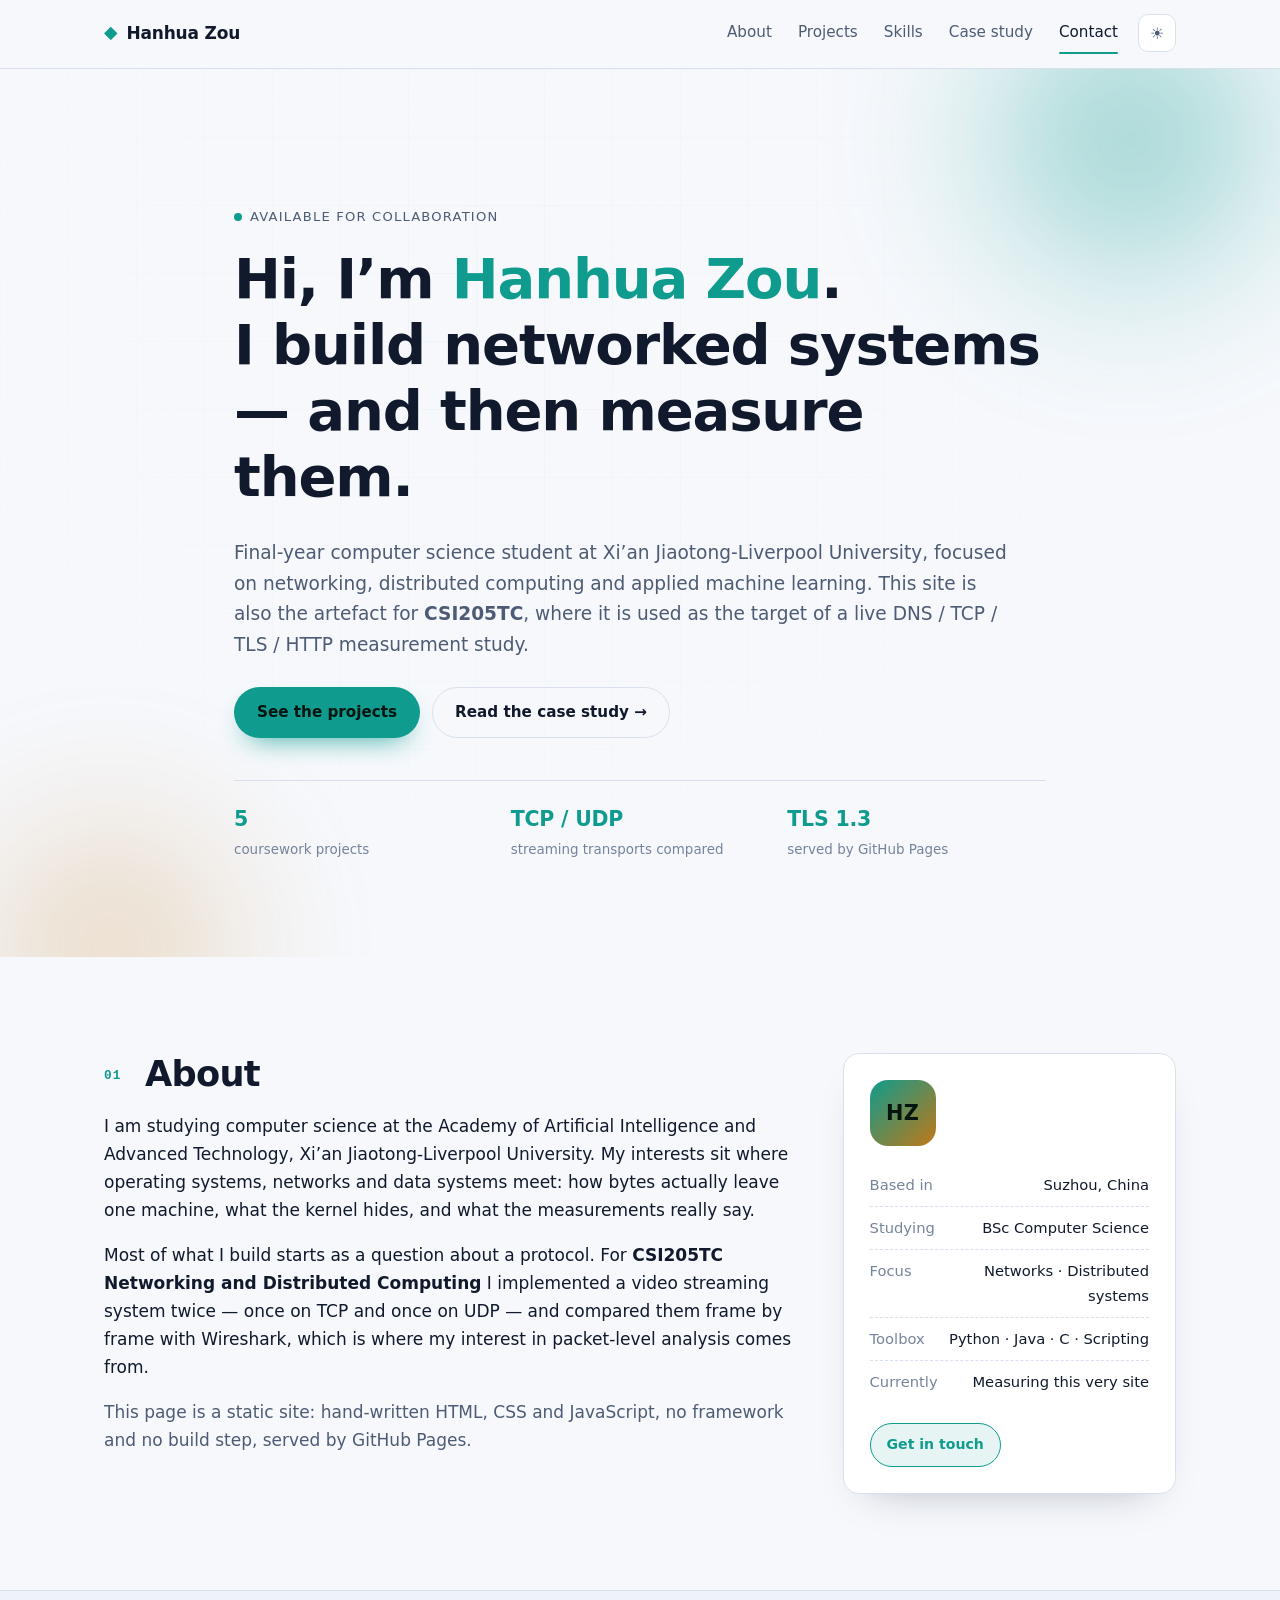
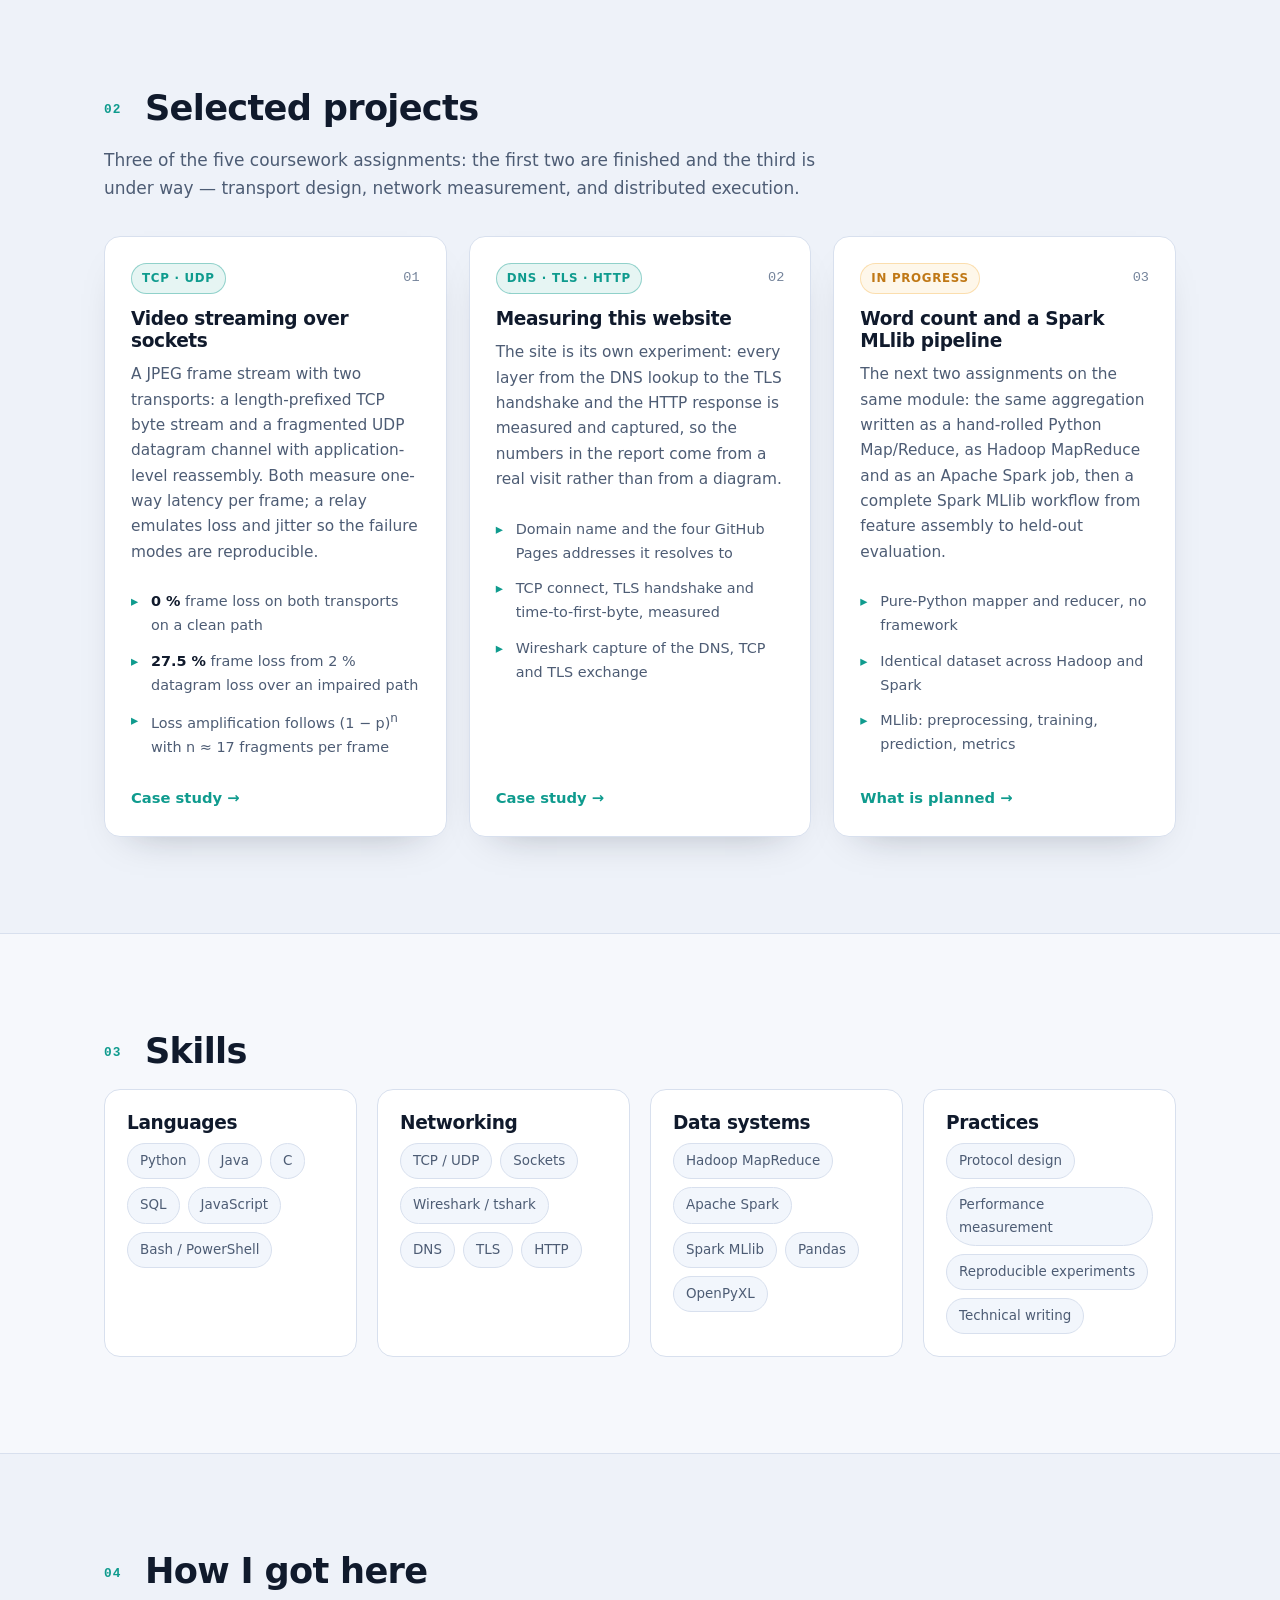
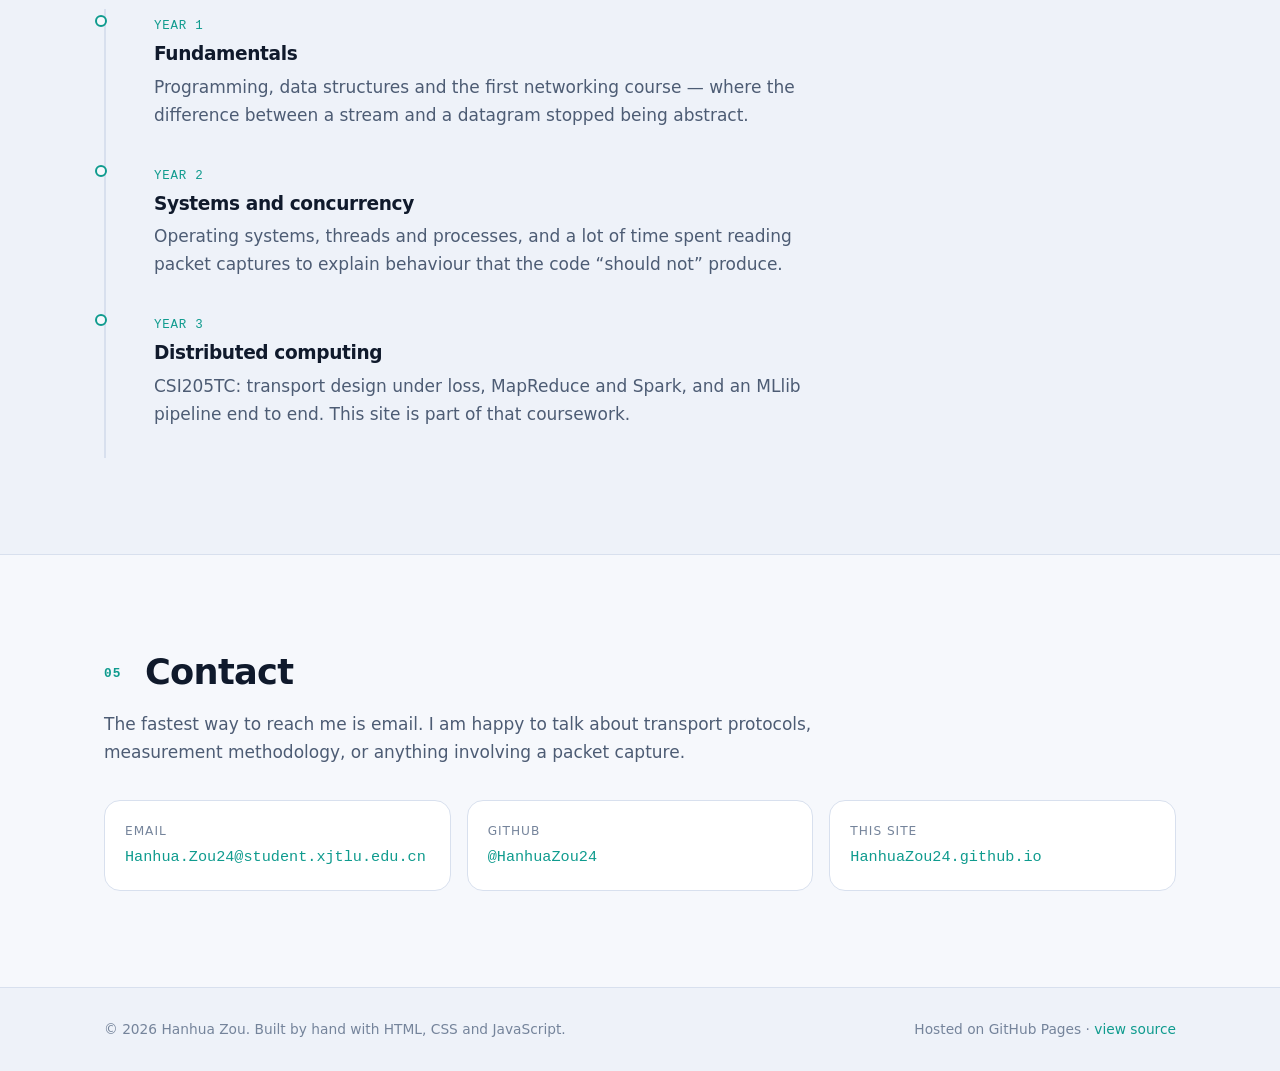
==== commit dc5190e5: "Add files via upload" ====
--- a/index.html
+++ b/index.html
@@ -66,7 +66,7 @@
       <p class="eyebrow"><span class="dot" aria-hidden="true"></span> Available for collaboration</p>
       <h1 id="hero-title">
         Hi, I’m <span class="accent">Hanhua Zou</span>.<br>
-        I build networked systems&nbsp;— and then measure them.
+        I build networked systems — and then measure them.
       </h1>
       <p class="lede">
         Final-year computer science student at Xi’an Jiaotong-Liverpool University,
@@ -128,8 +128,8 @@
     <div class="container">
       <h2 id="projects-title"><span class="section-no">02</span> Selected projects</h2>
       <p class="section-lede">
-        Four of the five coursework assignments, chosen because each one forced a different
-        kind of engineering: transport design, distributed execution, and model evaluation.
+        Three of the five coursework assignments: the first two are finished and the third is
+        under way — transport design, network measurement, and distributed execution.
       </p>
 
       <div class="cards">
